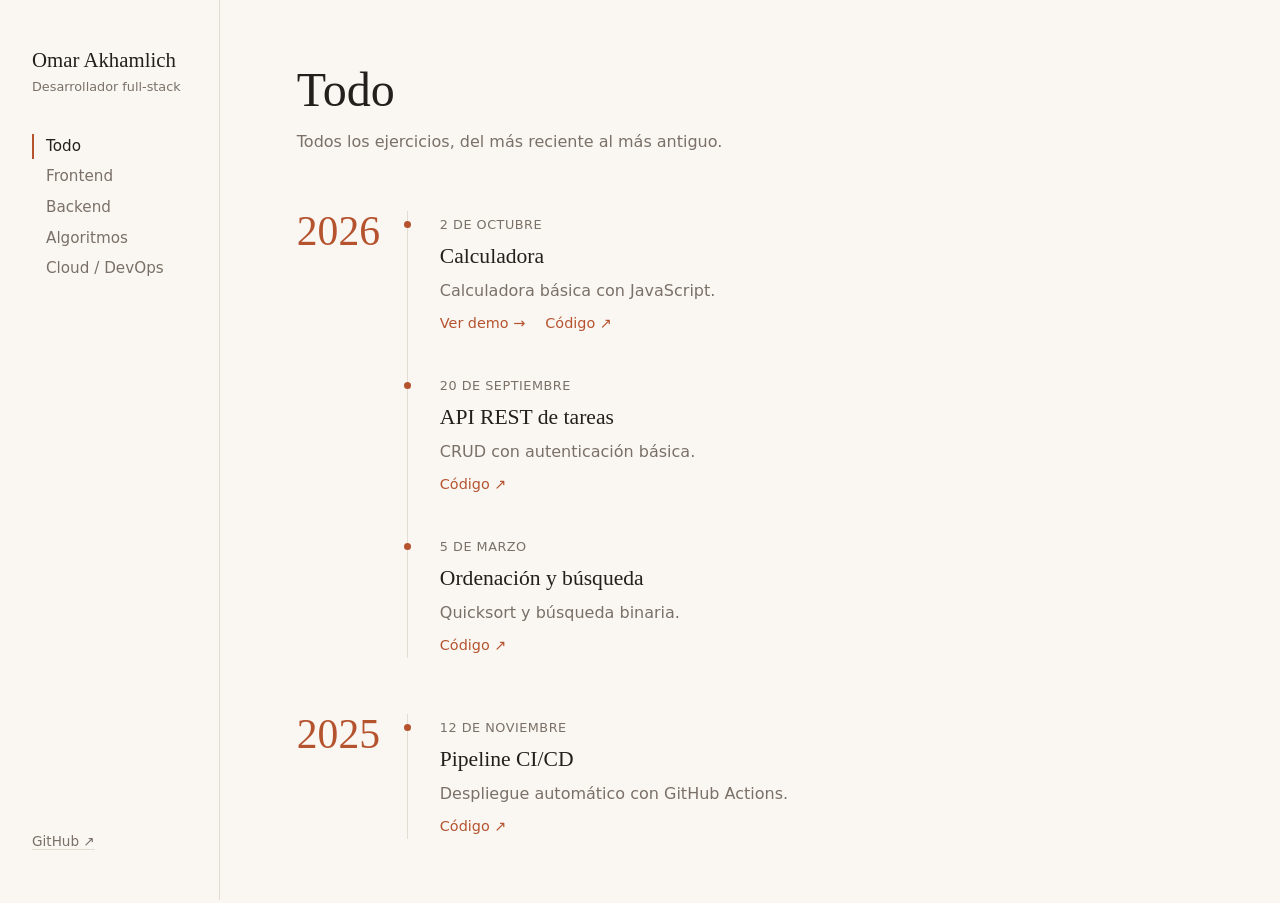
==== index.html @ 3f75e4d0 "Primer commit" ====
<!DOCTYPE html>
<html lang="es">
<head>
  <meta charset="UTF-8">
  <meta name="viewport" content="width=device-width, initial-scale=1">
  <title>Omar Akhamlich Cotado · Portfolio</title>
  <meta name="description" content="Ejercicios y proyectos de desarrollo.">
  <link rel="stylesheet" href="styles.css">
</head>
<body>
  <aside>
    <div class="brand">Omar Akhamlich<small>Desarrollador full-stack</small></div>
    <nav id="menu"></nav>
    <a class="gh" href="https://github.com/oakhamlichco26" target="_blank" rel="noopener">GitHub ↗</a>
  </aside>

  <main>
    <div class="head">
      <h1 id="title">¡Bienvenido a mi portfolio!</h1>
      <p id="desc">Omar Akhamlich Cotado</p>
    </div>
    <div id="timeline"></div>
  </main>

  <script src="app.js"></script>
</body>
</html>
---- styles.css ----
:root {
  --bg: #faf7f2;
  --text: #231f1c;
  --muted: #7a7068;
  --line: #e3dcd2;
  --accent: #b5532f;
  --serif: Georgia, "Iowan Old Style", "Times New Roman", serif;
  --sans: system-ui, -apple-system, "Segoe UI", sans-serif;
}
* { box-sizing: border-box; }
html { scroll-behavior: smooth; }
body {
  margin: 0; background: var(--bg); color: var(--text);
  font-family: var(--sans); line-height: 1.65;
  display: grid; grid-template-columns: 220px 1fr; min-height: 100vh;
}
a { color: inherit; text-decoration-color: var(--line); text-underline-offset: 3px; }
a:hover { color: var(--accent); text-decoration-color: var(--accent); }

/* Sidebar */
aside {
  position: sticky; top: 0; height: 100vh;
  padding: 3rem 2rem; border-right: 1px solid var(--line);
  display: flex; flex-direction: column; gap: 2.5rem;
}
.brand { font-family: var(--serif); font-size: 1.3rem; line-height: 1.2; }
.brand small {
  display: block; margin-top: .35rem;
  font: .8rem var(--sans); color: var(--muted);
}
nav { display: flex; flex-direction: column; gap: .35rem; flex: 1; }
nav a {
  text-decoration: none; color: var(--muted); font-size: .95rem;
  padding-left: .75rem; border-left: 2px solid transparent;
}
nav a:hover { color: var(--text); }
nav a.active { color: var(--text); border-left-color: var(--accent); }
.gh { font-size: .85rem; color: var(--muted); }

/* Main */
main { padding: 4rem clamp(1.5rem, 6vw, 5rem); max-width: 820px; }
.head h1 { font-family: var(--serif); font-weight: 400; font-size: clamp(2rem, 5vw, 3rem); margin: 0; line-height: 1.1; }
.head p { color: var(--muted); margin: .75rem 0 0; max-width: 480px; }

/* Timeline */
.year-group {
  display: grid; grid-template-columns: 110px 1fr;
  margin-top: 3.5rem;
}
.year {
  font-family: var(--serif); font-size: 2.6rem; line-height: 1;
  color: var(--accent);
}
.entries { border-left: 1px solid var(--line); padding-left: 2rem; }
.entry { position: relative; padding-bottom: 2.25rem; }
.entry:last-child { padding-bottom: 0; }
.entry::before {
  content: ""; position: absolute; left: calc(-2rem - 4px); top: .6rem;
  width: 7px; height: 7px; border-radius: 50%; background: var(--accent);
}
.entry time { font-size: .8rem; color: var(--muted); letter-spacing: .04em; text-transform: uppercase; }
.entry h3 { font-family: var(--serif); font-weight: 400; font-size: 1.35rem; margin: .1rem 0 .2rem; }
.entry p { margin: 0 0 .5rem; color: var(--muted); }
.entry .links { font-size: .9rem; display: flex; gap: 1.25rem; }
.entry .links a { color: var(--accent); text-decoration: none; }
.entry .links a:hover { text-decoration: underline; }
.empty { margin-top: 3rem; color: var(--muted); }

/* Móvil */
@media (max-width: 760px) {
  body { grid-template-columns: 1fr; }
  aside { position: static; height: auto; border-right: 0; border-bottom: 1px solid var(--line); padding: 1.5rem; gap: 1.25rem; }
  nav { flex-direction: row; flex-wrap: wrap; gap: .5rem 1rem; }
  nav a { padding-left: 0; border-left: 0; border-bottom: 2px solid transparent; }
  nav a.active { border-bottom-color: var(--accent); }
  main { padding: 2.5rem 1.5rem; }
  .year-group { grid-template-columns: 1fr; gap: 1rem; }
}
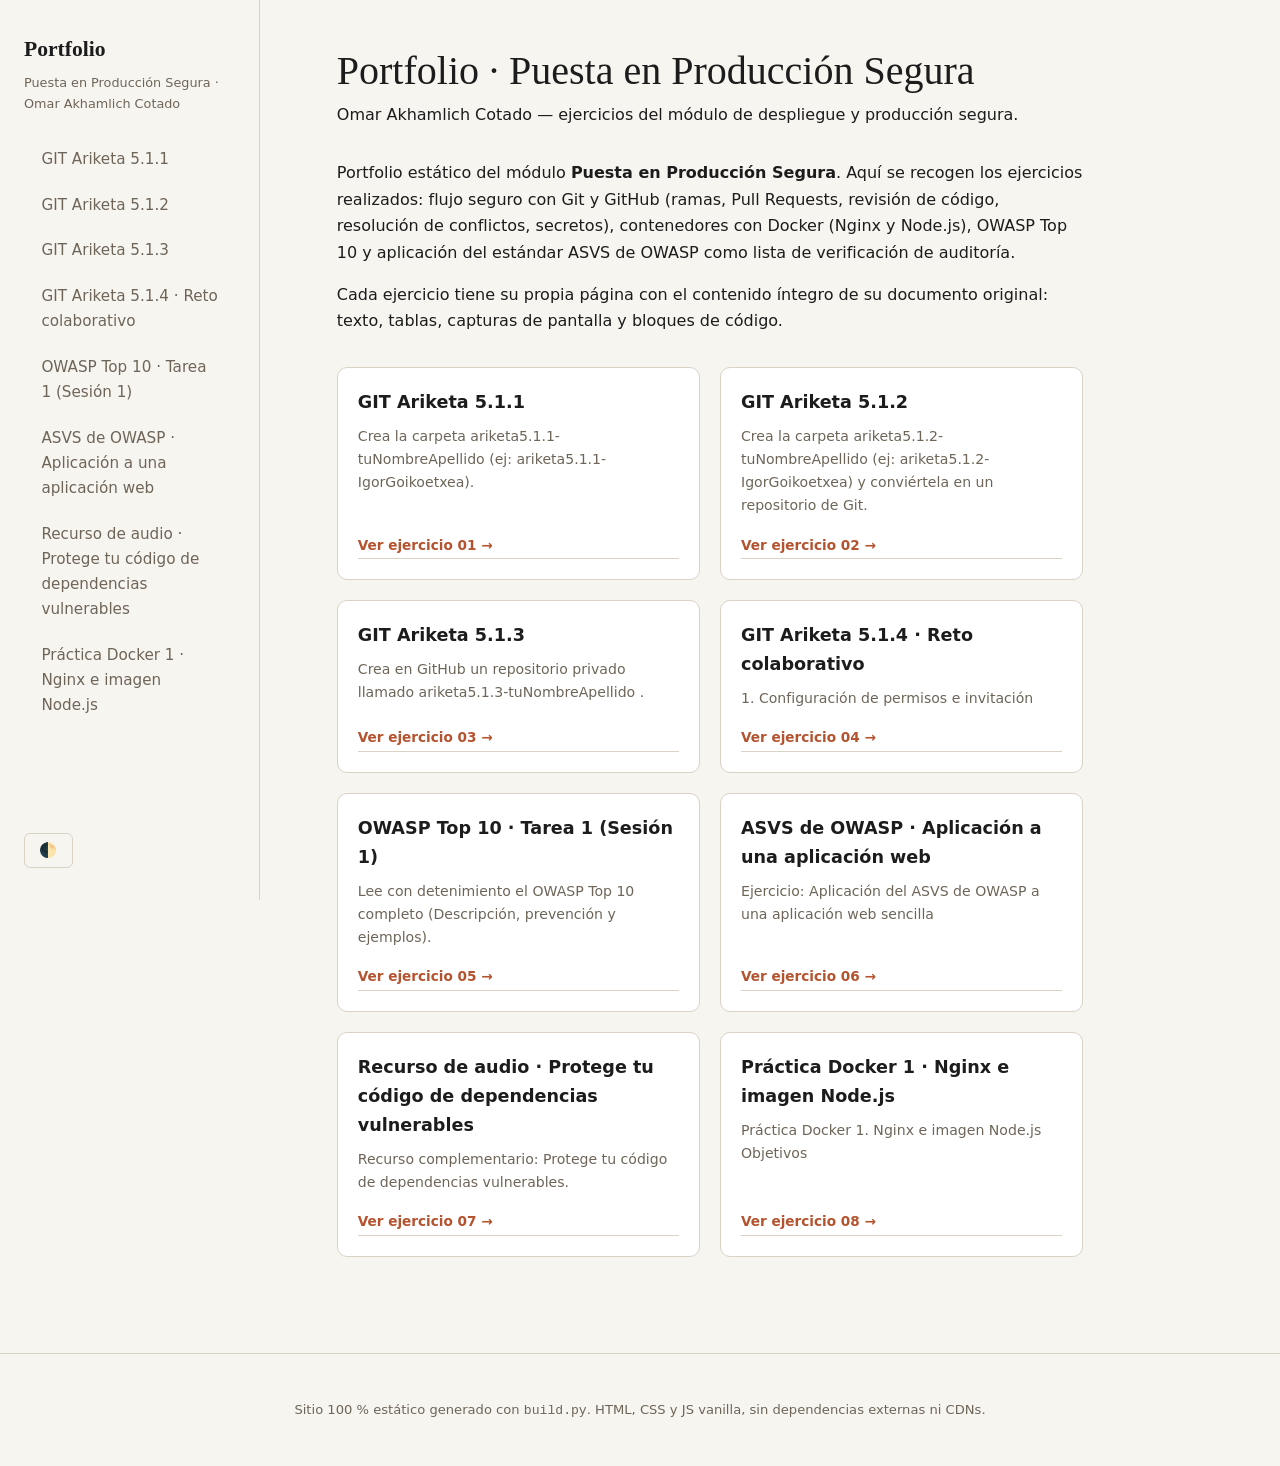
==== commit f4446b18: "PORTFOLIO actualizado" ====
--- a/index.html
+++ b/index.html
@@ -1,27 +1,45 @@
 <!DOCTYPE html>
-<html lang="es">
+<html lang="es" class="no-js">
 <head>
-  <meta charset="UTF-8">
-  <meta name="viewport" content="width=device-width, initial-scale=1">
-  <title>Omar Akhamlich Cotado · Portfolio</title>
-  <meta name="description" content="Ejercicios y proyectos de desarrollo.">
-  <link rel="stylesheet" href="styles.css">
+<meta charset="utf-8">
+<meta name="viewport" content="width=device-width, initial-scale=1.0">
+<meta http-equiv="Content-Security-Policy" content="default-src 'self'; style-src 'self'; script-src 'self'; img-src 'self'; font-src 'self'; connect-src 'self'; media-src 'self'; object-src 'none'; base-uri 'self'; form-action 'none'; frame-ancestors 'none';">
+<meta name="referrer" content="no-referrer">
+<title>Portfolio · Puesta en Producción Segura</title>
+<link rel="stylesheet" href="assets/css/style.css">
 </head>
 <body>
-  <aside>
-    <div class="brand">Omar Akhamlich<small>Desarrollador full-stack</small></div>
-    <nav id="menu"></nav>
-    <a class="gh" href="https://github.com/oakhamlichco26" target="_blank" rel="noopener">GitHub ↗</a>
-  </aside>
+<a class="skip-link" href="#contenido">Saltar al contenido</a>
 
-  <main>
-    <div class="head">
-      <h1 id="title">¡Bienvenido a mi portfolio!</h1>
-      <p id="desc">Omar Akhamlich Cotado</p>
+<div class="wrapper">
+<aside class="sidebar" id="sidebar">
+  <div class="sidebar-wrap">
+    <button class="menu-toggle" id="menu-toggle" aria-expanded="false"
+            aria-controls="menu-list" aria-label="Abrir menú de ejercicios">☰</button>
+    <div class="brand">
+      <a href="index.html">Portfolio</a>
+      <div class="brand-sub">Puesta en Producción Segura · Omar Akhamlich Cotado</div>
     </div>
-    <div id="timeline"></div>
-  </main>
+    <nav id="menu-list"><ul><li><a href="ejercicios/ejercicio-01.html" data-ex="ejercicio-01">GIT Ariketa 5.1.1</a></li><li><a href="ejercicios/ejercicio-02.html" data-ex="ejercicio-02">GIT Ariketa 5.1.2</a></li><li><a href="ejercicios/ejercicio-03.html" data-ex="ejercicio-03">GIT Ariketa 5.1.3</a></li><li><a href="ejercicios/ejercicio-04.html" data-ex="ejercicio-04">GIT Ariketa 5.1.4 · Reto colaborativo</a></li><li><a href="ejercicios/ejercicio-05.html" data-ex="ejercicio-05">OWASP Top 10 · Tarea 1 (Sesión 1)</a></li><li><a href="ejercicios/ejercicio-06.html" data-ex="ejercicio-06">ASVS de OWASP · Aplicación a una aplicación web</a></li><li><a href="ejercicios/ejercicio-07.html" data-ex="ejercicio-07">Recurso de audio · Protege tu código de dependencias vulnerables</a></li><li><a href="ejercicios/ejercicio-08.html" data-ex="ejercicio-08">Práctica Docker 1 · Nginx e imagen Node.js</a></li></ul></nav>
+    <div class="theme-wrap">
+      <button class="theme-toggle" id="theme-toggle" aria-pressed="false"
+              aria-label="Cambiar entre tema claro y oscuro">🌓</button>
+    </div>
+  </div>
+</aside>
 
-  <script src="app.js"></script>
+<main id="contenido" tabindex="-1">
+  <header class="exercise-header"><h1>Portfolio · Puesta en Producción Segura</h1><p class="lead">Omar Akhamlich Cotado — ejercicios del módulo de despliegue y producción segura.</p></header>
+  <p>Portfolio estático del módulo <strong>Puesta en Producción Segura</strong>. Aquí se recogen los ejercicios realizados: flujo seguro con Git y GitHub (ramas, Pull Requests, revisión de código, resolución de conflictos, secretos), contenedores con Docker (Nginx y Node.js), OWASP Top 10 y aplicación del estándar ASVS de OWASP como lista de verificación de auditoría.</p><p>Cada ejercicio tiene su propia página con el contenido íntegro de su documento original: texto, tablas, capturas de pantalla y bloques de código.</p><div class="cards-grid"><article class="card"><h3><a href="ejercicios/ejercicio-01.html">GIT Ariketa 5.1.1</a></h3><p class="card-sum">Crea la carpeta ariketa5.1.1-tuNombreApellido (ej: ariketa5.1.1-IgorGoikoetxea).</p><a class="card-link" href="ejercicios/ejercicio-01.html">Ver ejercicio 01 →</a></article><article class="card"><h3><a href="ejercicios/ejercicio-02.html">GIT Ariketa 5.1.2</a></h3><p class="card-sum">Crea la carpeta ariketa5.1.2-tuNombreApellido (ej: ariketa5.1.2-IgorGoikoetxea) y conviértela en un repositorio de Git.</p><a class="card-link" href="ejercicios/ejercicio-02.html">Ver ejercicio 02 →</a></article><article class="card"><h3><a href="ejercicios/ejercicio-03.html">GIT Ariketa 5.1.3</a></h3><p class="card-sum">Crea en GitHub un repositorio privado llamado ariketa5.1.3-tuNombreApellido .</p><a class="card-link" href="ejercicios/ejercicio-03.html">Ver ejercicio 03 →</a></article><article class="card"><h3><a href="ejercicios/ejercicio-04.html">GIT Ariketa 5.1.4 · Reto colaborativo</a></h3><p class="card-sum">1. Configuración de permisos e invitación</p><a class="card-link" href="ejercicios/ejercicio-04.html">Ver ejercicio 04 →</a></article><article class="card"><h3><a href="ejercicios/ejercicio-05.html">OWASP Top 10 · Tarea 1 (Sesión 1)</a></h3><p class="card-sum">Lee con detenimiento el OWASP Top 10 completo (Descripción, prevención y ejemplos).</p><a class="card-link" href="ejercicios/ejercicio-05.html">Ver ejercicio 05 →</a></article><article class="card"><h3><a href="ejercicios/ejercicio-06.html">ASVS de OWASP · Aplicación a una aplicación web</a></h3><p class="card-sum">Ejercicio: Aplicación del ASVS de OWASP a una aplicación web sencilla</p><a class="card-link" href="ejercicios/ejercicio-06.html">Ver ejercicio 06 →</a></article><article class="card"><h3><a href="ejercicios/ejercicio-07.html">Recurso de audio · Protege tu código de dependencias vulnerables</a></h3><p class="card-sum">Recurso complementario: Protege tu código de dependencias vulnerables.</p><a class="card-link" href="ejercicios/ejercicio-07.html">Ver ejercicio 07 →</a></article><article class="card"><h3><a href="ejercicios/ejercicio-08.html">Práctica Docker 1 · Nginx e imagen Node.js</a></h3><p class="card-sum">Práctica Docker 1. Nginx e imagen Node.js Objetivos</p><a class="card-link" href="ejercicios/ejercicio-08.html">Ver ejercicio 08 →</a></article></div>
+  
+</main>
+</div>
+
+<footer class="site-footer">
+  <p>Sitio 100 % estático generado con <code>build.py</code>. HTML, CSS y JS vanilla,
+  sin dependencias externas ni CDNs.</p>
+</footer>
+
+<script src="assets/js/app.js"></script>
 </body>
 </html>
--- a/assets/css/style.css
+++ b/assets/css/style.css
@@ -0,0 +1,381 @@
+/* =========================================================================
+   Portfolio estático · Módulo "Puesta en Producción Segura"
+   Tema claro/oscuro, 100 % estático, sin dependencias externas.
+   ========================================================================= */
+
+:root {
+  --bg: #f7f5f0;
+  --fg: #1c1c1c;
+  --muted: #6e6558;
+  --line: #d9d2c5;
+  --accent: #b5532f;
+  --accent-hover: #c76d46;
+  --code-bg: #f1eee6;
+  --code-fg: #1c1c1c;
+  --card-bg: #ffffff;
+  --sidebar-bg: #f7f5f0;
+  --nav-hover: #f0eadd;
+  --hl-kw: #b00020;
+  --hl-str: #005cc5;
+  --hl-cmt: #6a737d;
+  --hl-tag: #22863a;
+  --sans: system-ui, -apple-system, "Segoe UI", Roboto, "Helvetica Neue", sans-serif;
+  --serif: Georgia, "Iowan Old Style", "Times New Roman", serif;
+  --mono: ui-monospace, SFMono-Regular, "SF Mono", Consolas, "Liberation Mono", monospace;
+}
+
+* { box-sizing: border-box; }
+html { scroll-behavior: smooth; }
+body {
+  margin: 0;
+  background: var(--bg);
+  color: var(--fg);
+  font-family: var(--sans);
+  line-height: 1.65;
+  min-height: 100vh;
+  display: flex;
+  flex-direction: column;
+}
+
+/* ========================= Layout principal ========================= */
+.wrapper {
+  display: flex;
+  flex: 1;
+}
+
+/* Sidebar fijo a la izquierda */
+aside.sidebar {
+  width: 260px;
+  flex-shrink: 0;
+  background: var(--sidebar-bg);
+  border-right: 1px solid var(--line);
+  display: flex;
+  flex-direction: column;
+  position: sticky;
+  top: 0;
+  height: 100vh;
+  overflow-y: auto;
+  z-index: 10;
+}
+
+.sidebar-wrap {
+  display: flex;
+  flex-direction: column;
+  height: 100%;
+  padding: 2rem 1.5rem;
+  gap: 1.5rem;
+}
+
+.menu-toggle {
+  display: none;
+  align-items: center;
+  gap: 0.5rem;
+  background: transparent;
+  border: 1px solid var(--line);
+  color: var(--fg);
+  padding: 0.5rem 0.8rem;
+  font-size: 1rem;
+  cursor: pointer;
+  border-radius: 6px;
+  z-index: 30;
+}
+.menu-toggle:hover { border-color: var(--accent); }
+
+.brand a {
+  font-family: var(--serif);
+  font-size: 1.35rem;
+  font-weight: 600;
+  text-decoration: none;
+  color: var(--fg);
+  display: block;
+}
+.brand-sub {
+  font-size: 0.8rem;
+  color: var(--muted);
+  margin-top: 0.25rem;
+}
+
+#menu-list { flex: 1; }
+#menu-list ul {
+  list-style: none;
+  margin: 0;
+  padding: 0;
+  display: flex;
+  flex-direction: column;
+  gap: 0.2rem;
+}
+#menu-list a {
+  display: block;
+  padding: 0.55rem 0.9rem;
+  font-size: 0.95rem;
+  color: var(--muted);
+  text-decoration: none;
+  border-left: 3px solid transparent;
+  border-radius: 0 6px 6px 0;
+}
+#menu-list a:hover { color: var(--fg); background: var(--nav-hover); }
+#menu-list a.active {
+  color: var(--fg);
+  background: var(--nav-hover);
+  border-left-color: var(--accent);
+}
+
+.theme-wrap { margin-top: auto; }
+.theme-toggle {
+  display: inline-flex;
+  align-items: center;
+  gap: 0.5rem;
+  background: transparent;
+  border: 1px solid var(--line);
+  color: var(--fg);
+  padding: 0.5rem 0.9rem;
+  font-size: 0.9rem;
+  cursor: pointer;
+  border-radius: 6px;
+}
+.theme-toggle:hover { border-color: var(--accent); }
+
+/* ============================== Main =============================== */
+main {
+  flex: 1;
+  min-width: 0;
+  padding: 3rem clamp(1.5rem, 6vw, 5rem);
+  max-width: 900px;
+  overflow-y: auto;
+}
+
+.exercise-header { margin-bottom: 2rem; }
+.ej-meta {
+  display: flex;
+  gap: 0.75rem;
+  font-size: 0.8rem;
+  color: var(--muted);
+  margin-bottom: 0.5rem;
+}
+.badge {
+  background: var(--accent);
+  color: #fff;
+  padding: 0.1rem 0.5rem;
+  border-radius: 4px;
+  font-weight: 700;
+  font-size: 0.8rem;
+}
+.source { opacity: 0.85; }
+
+main h1 { font-family: var(--serif); font-weight: 400; font-size: clamp(1.8rem, 4vw, 2.5rem); margin: 0 0 0.5rem; line-height: 1.15; word-wrap: break-word; }
+main h2 { font-family: var(--serif); font-size: 1.5rem; margin: 2.2rem 0 0.8rem; color: var(--fg); }
+main h3 { font-size: 1.2rem; margin: 1.8rem 0 0.6rem; }
+main p { margin: 0 0 1rem; word-wrap: break-word; }
+main ul, main ol { margin: 0 0 1rem 1.5rem; }
+main li { margin: 0.3rem 0; }
+
+figure.code-block {
+  position: relative;
+  margin: 1.2rem 0;
+  border: 1px solid var(--line);
+  border-radius: 8px;
+  overflow: hidden;
+  background: var(--code-bg);
+  width: 100%;
+}
+figure.code-block pre {
+  margin: 0;
+  padding: 1rem;
+  overflow-x: auto;
+  white-space: pre-wrap;
+  word-wrap: break-word;
+  background: transparent;
+  border: none;
+}
+figure.code-block code {
+  font-family: var(--mono);
+  font-size: 0.82rem;
+  line-height: 1.55;
+  color: var(--code-fg);
+  display: block;
+}
+button.copy-btn {
+  position: absolute;
+  top: 0.5rem;
+  right: 0.6rem;
+  z-index: 2;
+  background: var(--bg);
+  border: 1px solid var(--line);
+  color: var(--muted);
+  padding: 0.15rem 0.6rem;
+  font-size: 0.7rem;
+  border-radius: 4px;
+  cursor: pointer;
+  white-space: nowrap;
+}
+button.copy-btn:hover { border-color: var(--accent); color: var(--accent); }
+.hl-kw { color: var(--hl-kw); font-weight: bold; }
+.hl-str { color: var(--hl-str); }
+.hl-cmt { color: var(--hl-cmt); font-style: italic; }
+.hl-tag { color: var(--hl-tag); }
+
+.doc-table {
+  width: 100%;
+  border-collapse: collapse;
+  margin: 1rem 0;
+  font-size: 0.9rem;
+}
+.doc-table th, .doc-table td {
+  border: 1px solid var(--line);
+  padding: 0.5rem 0.7rem;
+  text-align: left;
+  vertical-align: top;
+  word-wrap: break-word;
+}
+.doc-table th { background: var(--code-bg); }
+
+.cell-img { margin: 0.5rem 0; }
+.cell-img img {
+  max-width: 100%;
+  height: auto;
+  display: block;
+  border: 1px solid var(--line);
+  border-radius: 6px;
+  background: var(--bg);
+}
+
+main img {
+  max-width: 100%;
+  height: auto;
+  display: block;
+  margin: 1rem auto;
+  border: 1px solid var(--line);
+  border-radius: 6px;
+  background: var(--bg);
+}
+
+/* ============================== Portada ============================ */
+.cards-grid {
+  display: grid;
+  grid-template-columns: repeat(auto-fit, minmax(260px, 1fr));
+  gap: 1.25rem;
+  margin-top: 2rem;
+}
+.card {
+  background: var(--card-bg);
+  border: 1px solid var(--line);
+  border-radius: 10px;
+  padding: 1.25rem;
+  display: flex;
+  flex-direction: column;
+}
+.card h3 { margin: 0 0 0.5rem; font-size: 1.1rem; }
+.card h3 a { text-decoration: none; color: var(--fg); }
+.card h3 a:hover { color: var(--accent); }
+.card-sum {
+  font-size: 0.88rem;
+  color: var(--muted);
+  margin: 0 0 1rem;
+  flex: 1;
+}
+.card-link {
+  margin-top: auto;
+  font-size: 0.85rem;
+  font-weight: 600;
+  text-decoration: none;
+  color: var(--accent);
+  border-bottom: 1px solid var(--line);
+  padding-bottom: 2px;
+}
+.card-link:hover { color: var(--accent-hover); border-bottom-color: var(--accent-hover); }
+
+/* ====================== Navegación anterior/siguiente ============== */
+.nav-prev-next {
+  margin-top: 3rem;
+  padding-top: 1.5rem;
+  border-top: 1px solid var(--line);
+  display: flex;
+  flex-wrap: wrap;
+  gap: 1rem;
+  font-size: 0.9rem;
+  justify-content: space-between;
+}
+.nav-link { color: var(--accent); text-decoration: none; }
+.nav-link:hover { text-decoration: underline; }
+.nav-link.disabled { color: var(--muted); cursor: not-allowed; }
+.nav-sep { color: var(--muted); }
+
+/* ============================== Audio ============================== */
+.recurso-audio {
+  margin-top: 2.5rem;
+  padding: 1.25rem;
+  border: 1px dashed var(--line);
+  border-radius: 8px;
+  background: var(--code-bg);
+}
+.recurso-audio h2 { margin-top: 0; font-size: 1.2rem; }
+.recurso-audio p { font-size: 0.9rem; margin: 0 0 0.75rem; }
+.recurso-audio audio { width: 100%; }
+
+/* ============================== Footer ============================= */
+.site-footer {
+  margin-top: 3rem;
+  padding: 2rem 0;
+  border-top: 1px solid var(--line);
+  font-size: 0.82rem;
+  color: var(--muted);
+  text-align: center;
+}
+
+/* ============================== Accesibilidad ====================== */
+.skip-link {
+  position: absolute;
+  left: -10000px;
+  top: auto;
+  width: 1px;
+  height: 1px;
+  overflow: hidden;
+}
+.skip-link:focus {
+  position: fixed;
+  top: 0.5rem;
+  left: 0.5rem;
+  z-index: 10000;
+  width: auto;
+  height: auto;
+  padding: 0.5rem 1rem;
+  background: var(--accent);
+  color: #fff;
+  text-decoration: none;
+  border-radius: 4px;
+}
+
+*:focus-visible { outline: 3px solid var(--accent); outline-offset: 3px; }
+
+/* ============================== Móvil ============================== */
+@media (max-width: 700px) {
+  .wrapper { flex-direction: column; }
+  main { margin-left: 0; padding: 1.75rem 1rem; }
+  aside.sidebar {
+    position: fixed;
+    inset: 0 auto 0 0;
+    width: min(280px, 90vw);
+    transform: translatex(-100%);
+    transition: transform 0.28s ease;
+    height: 100vh;
+    z-index: 100;
+  }
+  aside.sidebar.open { transform: translatex(0); }
+  .menu-toggle { display: inline-flex; }
+  .sidebar-wrap { padding-top: 0.5rem; gap: 1rem; }
+  #menu-list { display: none; }
+  aside.sidebar.open #menu-list { display: block; }
+  .nav-prev-next { flex-direction: column; gap: 0.5rem; }
+  .nav-sep { display: none; }
+}
+
+.sidebar-backdrop {
+  position: fixed;
+  inset: 0;
+  z-index: 90;
+  background: rgba(0, 0, 0, 0.3);
+  opacity: 0;
+  transition: opacity 0.28s ease;
+  pointer-events: none;
+}
+.sidebar-backdrop.visible { opacity: 1; pointer-events: auto; }
